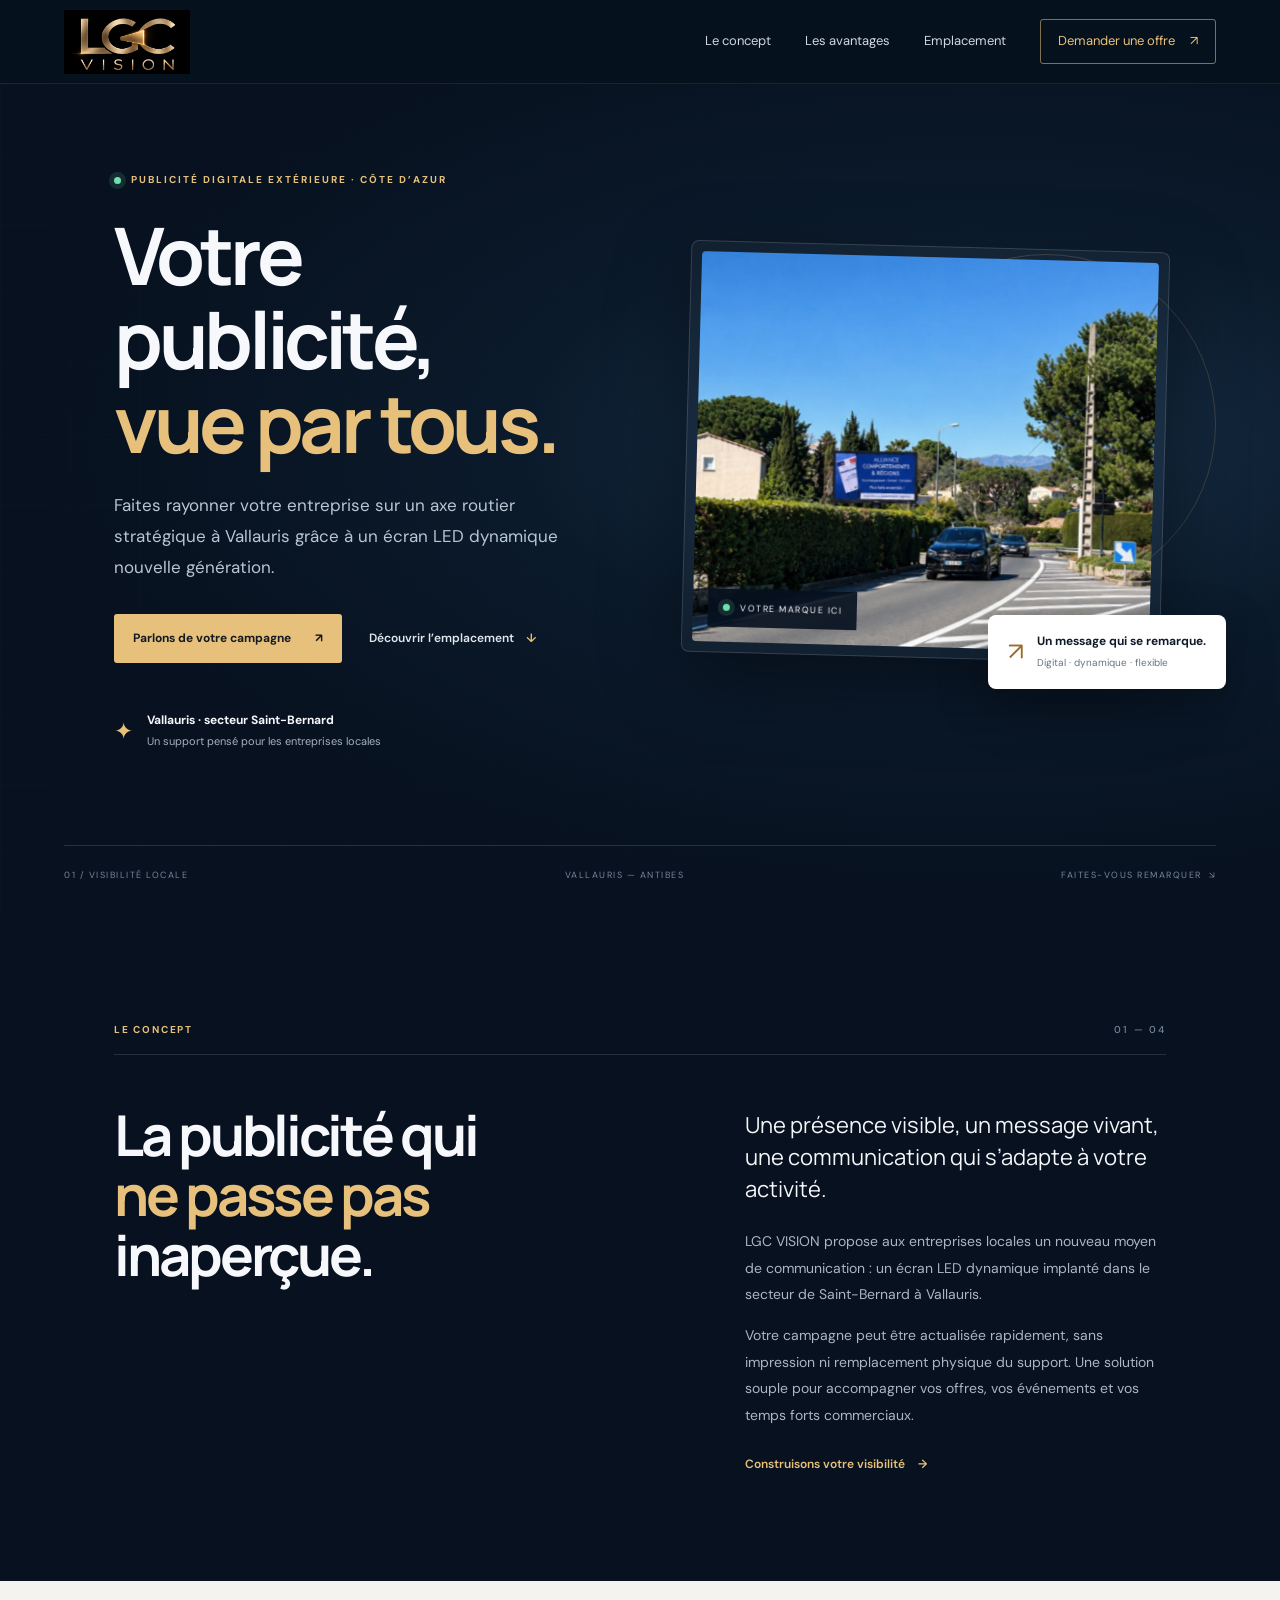
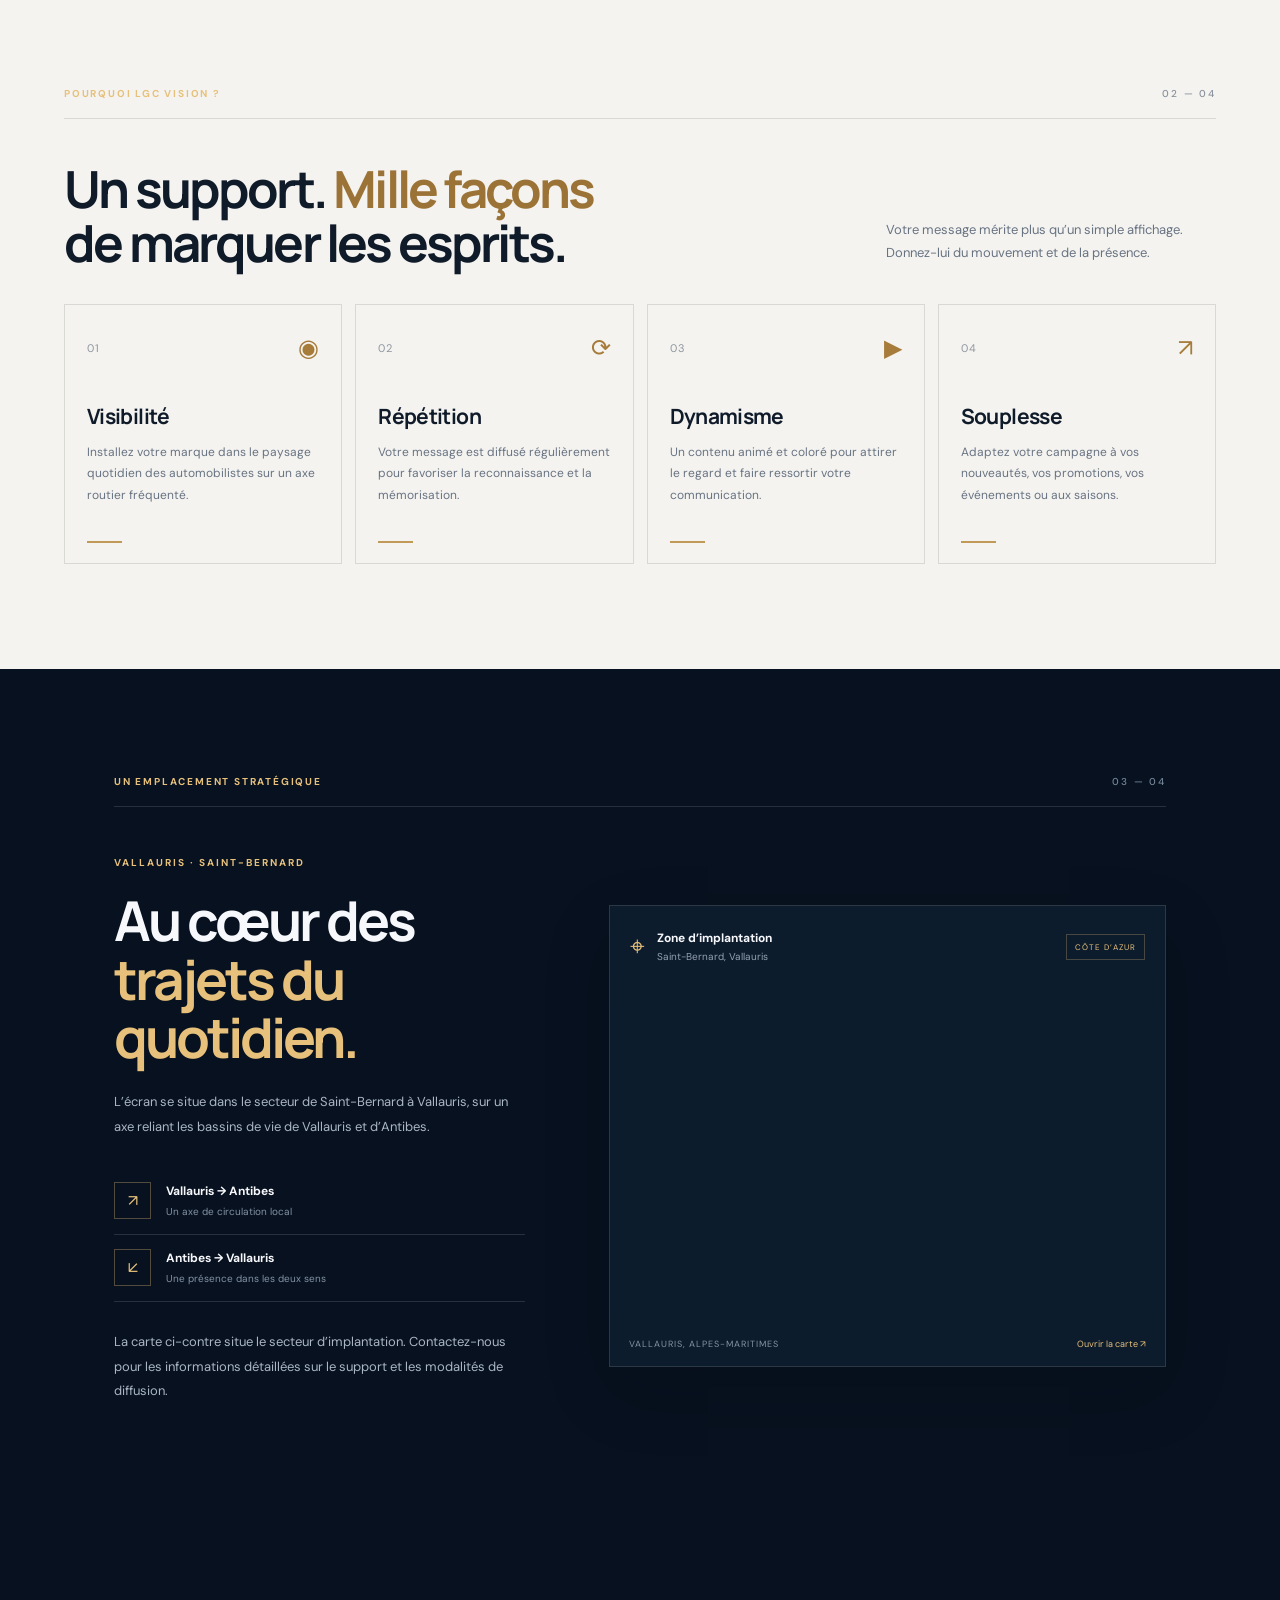
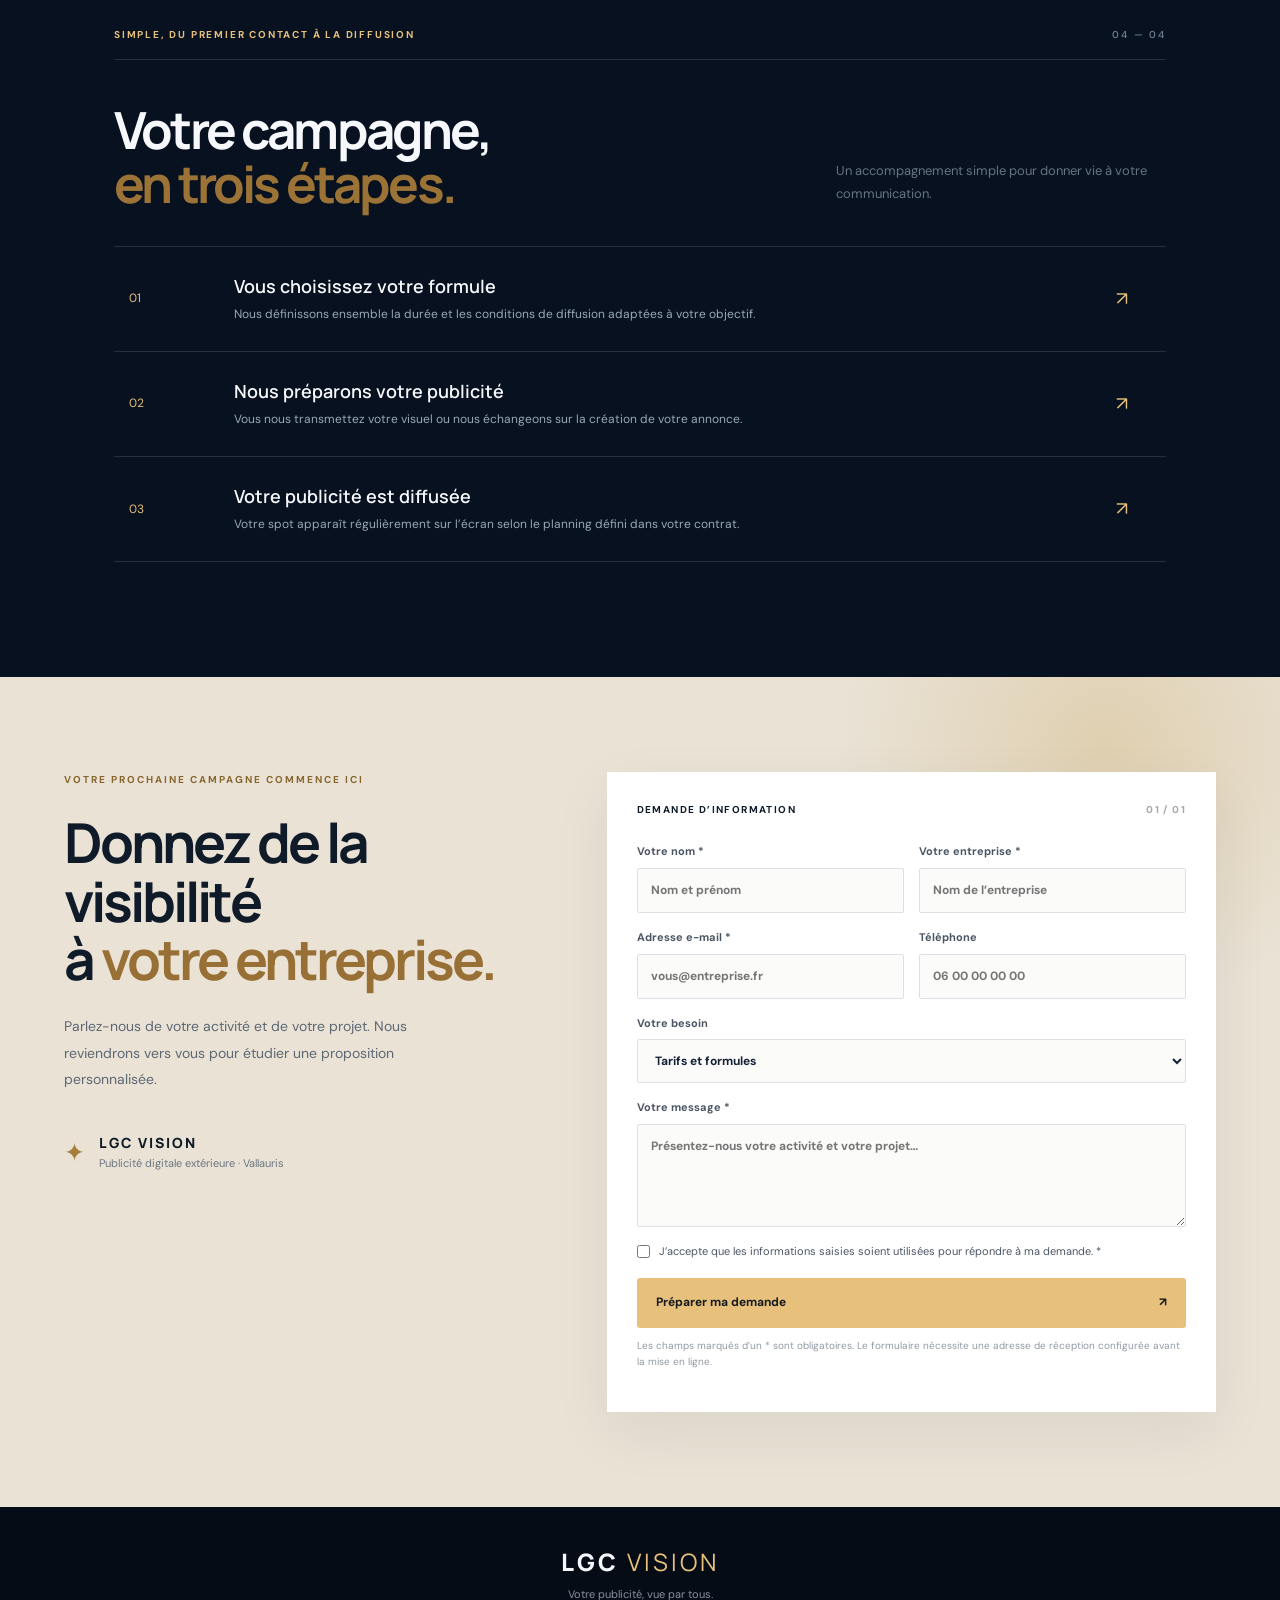
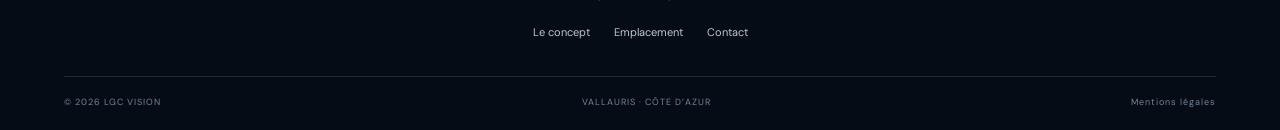
==== index.html @ 5174bd7b "Mise en ligne du site LGC VISION" ====
<!doctype html>
<html lang="fr">
<head>
  <meta charset="utf-8">
  <meta name="viewport" content="width=device-width, initial-scale=1">
  <meta name="theme-color" content="#07111f">
  <meta name="description" content="LGC VISION propose des espaces publicitaires sur écran LED à Vallauris, secteur Saint-Bernard, pour les entreprises de Vallauris et Antibes.">
  <meta name="robots" content="index, follow">
  <meta name="googlebot" content="index, follow, max-image-preview:large">
  <meta name="author" content="LGC VISION">
  <title>Écran publicitaire LED à Vallauris et Antibes | LGC VISION</title>
  <link rel="canonical" href="https://lgc-vision.fr/">
  <meta property="og:type" content="website">
  <meta property="og:locale" content="fr_FR">
  <meta property="og:site_name" content="LGC VISION">
  <meta property="og:title" content="Écran publicitaire LED à Vallauris et Antibes | LGC VISION">
  <meta property="og:description" content="Gagnez en visibilité sur un écran LED publicitaire à Vallauris, secteur Saint-Bernard, près d’Antibes.">
  <meta property="og:url" content="https://lgc-vision.fr/">
  <meta property="og:image" content="https://lgc-vision.fr/assets/ecran-vallauris.jpg">
  <meta property="og:image:alt" content="Écran publicitaire et axe routier dans le secteur Saint-Bernard à Vallauris">
  <meta name="twitter:card" content="summary_large_image">
  <meta name="twitter:title" content="Écran publicitaire LED à Vallauris et Antibes | LGC VISION">
  <meta name="twitter:description" content="Des espaces publicitaires sur écran LED à Vallauris pour les entreprises locales et du bassin antibois.">
  <meta name="twitter:image" content="https://lgc-vision.fr/assets/ecran-vallauris.jpg">
  <script type="application/ld+json">
  {
    "@context": "https://schema.org",
    "@graph": [
      {
        "@type": "Organization",
        "@id": "https://lgc-vision.fr/#organization",
        "name": "LGC VISION",
        "url": "https://lgc-vision.fr/",
        "logo": "https://lgc-vision.fr/assets/logo-lgc-vision.jpg",
        "description": "Vente d’espaces publicitaires sur écran LED dynamique à Vallauris, secteur Saint-Bernard.",
        "areaServed": [
          { "@type": "City", "name": "Vallauris" },
          { "@type": "City", "name": "Antibes" }
        ]
      },
      {
        "@type": "Service",
        "@id": "https://lgc-vision.fr/#service",
        "name": "Diffusion publicitaire sur écran LED",
        "serviceType": "Affichage publicitaire numérique extérieur",
        "provider": { "@id": "https://lgc-vision.fr/#organization" },
        "areaServed": [
          { "@type": "City", "name": "Vallauris" },
          { "@type": "City", "name": "Antibes" }
        ]
      }
    ]
  }
  </script>
  <link rel="preconnect" href="https://fonts.googleapis.com">
  <link rel="preconnect" href="https://fonts.gstatic.com" crossorigin>
  <link href="https://fonts.googleapis.com/css2?family=DM+Sans:wght@400;500;600;700&family=Manrope:wght@400;500;600;700;800&display=swap" rel="stylesheet">
  <link rel="stylesheet" href="styles.css">
</head>
<body>
  <header class="site-header">
    <a class="brand" href="#accueil" aria-label="LGC VISION, accueil">
      <img src="assets/logo-lgc-vision.jpg" alt="LGC VISION" class="brand-logo">
    </a>
    <button class="menu-toggle" aria-label="Ouvrir le menu" aria-expanded="false">☰</button>
    <nav class="nav" aria-label="Navigation principale">
      <a href="#concept">Le concept</a><a href="#atouts">Les avantages</a><a href="#emplacement">Emplacement</a><a href="#contact" class="nav-cta">Demander une offre <span>↗</span></a>
    </nav>
  </header>

  <main>
    <section class="hero" id="accueil">
      <div class="hero-grid"></div>
      <div class="hero-content">
        <p class="eyebrow"><span class="pulse"></span> PUBLICITÉ DIGITALE EXTÉRIEURE · CÔTE D’AZUR</p>
        <h1>Votre publicité,<br><span>vue par tous.</span></h1>
        <p class="hero-lead">Faites rayonner votre entreprise sur un axe routier stratégique à Vallauris grâce à un écran LED dynamique nouvelle génération.</p>
        <div class="hero-actions">
          <a class="button button-gold" href="#contact">Parlons de votre campagne <span>↗</span></a>
          <a class="text-link" href="#emplacement">Découvrir l’emplacement <span>↓</span></a>
        </div>
        <div class="hero-proof"><span class="proof-icon">✦</span><span><strong>Vallauris · secteur Saint-Bernard</strong><small>Un support pensé pour les entreprises locales</small></span></div>
      </div>
      <div class="hero-visual">
        <div class="photo-frame"><div class="photo-window"><img src="assets/ecran-vallauris.jpg" alt="Vue de l’axe routier et de l’environnement de l’écran publicitaire à Vallauris"><img src="assets/ecran-vallauris2.png" alt="" aria-hidden="true" style="opacity:0"></div><div class="photo-label"><span class="live-dot"></span> VOTRE MARQUE ICI</div></div>
        <div class="floating-card"><span class="floating-icon">↗</span><span><strong>Un message qui se remarque.</strong><small>Digital · dynamique · flexible</small></span></div>
        <div class="hero-orbit"></div>
      </div>
      <div class="hero-bottom"><span>01 / VISIBILITÉ LOCALE</span><span>VALLAURIS — ANTIBES</span><span>FAITES-VOUS REMARQUER&nbsp; ↘</span></div>
    </section>

    <section class="intro section" id="concept">
      <div class="section-kicker">LE CONCEPT <span>01 — 04</span></div>
      <div class="intro-layout">
        <h2>La publicité qui<br><span>ne passe pas</span><br>inaperçue.</h2>
        <div class="intro-copy"><p class="large-copy">Une présence visible, un message vivant, une communication qui s’adapte à votre activité.</p><p>LGC VISION propose aux entreprises locales un nouveau moyen de communication : un écran LED dynamique implanté dans le secteur de Saint-Bernard à Vallauris.</p><p>Votre campagne peut être actualisée rapidement, sans impression ni remplacement physique du support. Une solution souple pour accompagner vos offres, vos événements et vos temps forts commerciaux.</p><a class="inline-link" href="#contact">Construisons votre visibilité <span>→</span></a></div>
      </div>
    </section>

    <section class="benefits section" id="atouts">
      <div class="section-kicker">POURQUOI LGC VISION ? <span>02 — 04</span></div>
      <div class="section-heading"><h2>Un support. <span>Mille façons</span><br>de marquer les esprits.</h2><p>Votre message mérite plus qu’un simple affichage. Donnez-lui du mouvement et de la présence.</p></div>
      <div class="benefit-grid">
        <article class="benefit-card"><div class="benefit-top"><span class="number">01</span><span class="benefit-icon">◉</span></div><h3>Visibilité</h3><p>Installez votre marque dans le paysage quotidien des automobilistes sur un axe routier fréquenté.</p><span class="card-line"></span></article>
        <article class="benefit-card"><div class="benefit-top"><span class="number">02</span><span class="benefit-icon">⟳</span></div><h3>Répétition</h3><p>Votre message est diffusé régulièrement pour favoriser la reconnaissance et la mémorisation.</p><span class="card-line"></span></article>
        <article class="benefit-card"><div class="benefit-top"><span class="number">03</span><span class="benefit-icon">▶</span></div><h3>Dynamisme</h3><p>Un contenu animé et coloré pour attirer le regard et faire ressortir votre communication.</p><span class="card-line"></span></article>
        <article class="benefit-card"><div class="benefit-top"><span class="number">04</span><span class="benefit-icon">↗</span></div><h3>Souplesse</h3><p>Adaptez votre campagne à vos nouveautés, vos promotions, vos événements ou aux saisons.</p><span class="card-line"></span></article>
      </div>
    </section>

    <section class="location section" id="emplacement">
      <div class="section-kicker">UN EMPLACEMENT STRATÉGIQUE <span>03 — 04</span></div>
      <div class="location-layout">
        <div class="location-copy"><p class="eyebrow">VALLAURIS · SAINT-BERNARD</p><h2>Au cœur des<br><span>trajets du quotidien.</span></h2><p>L’écran se situe dans le secteur de Saint-Bernard à Vallauris, sur un axe reliant les bassins de vie de Vallauris et d’Antibes.</p><div class="direction-list"><div><span class="direction-arrow">↗</span><span><strong>Vallauris → Antibes</strong><small>Un axe de circulation local</small></span></div><div><span class="direction-arrow">↙</span><span><strong>Antibes → Vallauris</strong><small>Une présence dans les deux sens</small></span></div></div><p class="map-note">La carte ci-contre situe le secteur d’implantation. Contactez-nous pour les informations détaillées sur le support et les modalités de diffusion.</p></div>
        <div class="map-wrap"><div class="map-top"><span class="map-pin">⌖</span><div><strong>Zone d’implantation</strong><small>Saint-Bernard, Vallauris</small></div><span class="map-tag">CÔTE D’AZUR</span></div><iframe title="Carte du secteur Saint-Bernard à Vallauris" src="https://www.openstreetmap.org/export/embed.html?bbox=7.035%2C43.575%2C7.075%2C43.605&layer=mapnik&marker=43.590%2C7.055" loading="lazy" referrerpolicy="no-referrer-when-downgrade"></iframe><div class="map-bottom"><span>VALLAURIS, ALPES-MARITIMES</span><a href="https://www.openstreetmap.org/?mlat=43.590&mlon=7.055#map=15/43.590/7.055" target="_blank" rel="noopener">Ouvrir la carte ↗</a></div></div>
      </div>
    </section>

    <section class="process section">
      <div class="section-kicker">SIMPLE, DU PREMIER CONTACT À LA DIFFUSION <span>04 — 04</span></div>
      <div class="section-heading"><h2>Votre campagne,<br><span>en trois étapes.</span></h2><p>Un accompagnement simple pour donner vie à votre communication.</p></div>
      <div class="steps">
        <article class="step"><span class="step-number">01</span><div><h3>Vous choisissez votre formule</h3><p>Nous définissons ensemble la durée et les conditions de diffusion adaptées à votre objectif.</p></div><span class="step-arrow">↗</span></article>
        <article class="step"><span class="step-number">02</span><div><h3>Nous préparons votre publicité</h3><p>Vous nous transmettez votre visuel ou nous échangeons sur la création de votre annonce.</p></div><span class="step-arrow">↗</span></article>
        <article class="step"><span class="step-number">03</span><div><h3>Votre publicité est diffusée</h3><p>Votre spot apparaît régulièrement sur l’écran selon le planning défini dans votre contrat.</p></div><span class="step-arrow">↗</span></article>
      </div>
    </section>

    <section class="contact-section" id="contact">
      <div class="contact-glow"></div><div class="contact-layout">
        <div class="contact-copy"><p class="eyebrow">VOTRE PROCHAINE CAMPAGNE COMMENCE ICI</p><h2>Donnez de la visibilité<br>à <span>votre entreprise.</span></h2><p>Parlez-nous de votre activité et de votre projet. Nous reviendrons vers vous pour étudier une proposition personnalisée.</p><div class="contact-mini"><span>✦</span><span><strong>LGC VISION</strong><small>Publicité digitale extérieure · Vallauris</small></span></div></div>
        <form class="contact-form" id="contactForm">
          <div class="form-heading"><span>DEMANDE D’INFORMATION</span><span class="form-step">01 / 01</span></div>
          <div class="form-row"><label>Votre nom *<input name="name" autocomplete="name" required placeholder="Nom et prénom"></label><label>Votre entreprise *<input name="company" autocomplete="organization" required placeholder="Nom de l’entreprise"></label></div>
          <div class="form-row"><label>Adresse e-mail *<input type="email" name="email" autocomplete="email" required placeholder="vous@entreprise.fr"></label><label>Téléphone<input type="tel" name="phone" autocomplete="tel" placeholder="06 00 00 00 00"></label></div>
          <label>Votre besoin<select name="need"><option value="Tarifs et formules">Tarifs et formules</option><option value="Créer une campagne">Créer une campagne</option><option value="Informations sur l’écran">Informations sur l’écran</option><option value="Autre demande">Autre demande</option></select></label>
          <label>Votre message *<textarea name="message" rows="4" required placeholder="Présentez-nous votre activité et votre projet…"></textarea></label>
          <label class="consent"><input type="checkbox" name="consent" required><span>J’accepte que les informations saisies soient utilisées pour répondre à ma demande. *</span></label>
          <button class="button button-gold submit-button" type="submit">Préparer ma demande <span>↗</span></button>
          <p class="form-hint">Les champs marqués d’un * sont obligatoires. Le formulaire nécessite une adresse de réception configurée avant la mise en ligne.</p>
          <div class="form-feedback" id="formFeedback" role="status" aria-live="polite"></div>
        </form>
      </div>
    </section>
  </main>

  <footer class="footer"><a href="#accueil" class="footer-brand">LGC <span>VISION</span></a><p>Votre publicité, vue par tous.</p><div class="footer-links"><a href="#concept">Le concept</a><a href="#emplacement">Emplacement</a><a href="#contact">Contact</a></div><div class="footer-bottom"><span>© <span id="year"></span> LGC VISION</span><span>VALLAURIS · CÔTE D’AZUR</span><a href="mentions-legales.html">Mentions légales</a></div></footer>
  <script src="script.js"></script>
</body>
</html>
---- styles.css ----
:root{--navy:#07111f;--navy2:#0b1a2b;--panel:#102238;--gold:#e7c17b;--gold-light:#f4ddb0;--white:#f7f8fb;--muted:#a5b1c0;--ink:#101b2a;--line:rgba(255,255,255,.13);--max:1180px}
*{box-sizing:border-box}html{scroll-behavior:smooth;scroll-padding-top:90px}body{margin:0;background:var(--navy);color:var(--white);font-family:"DM Sans",sans-serif;line-height:1.6}a{color:inherit;text-decoration:none}button,input,textarea,select{font:inherit}.site-header{height:84px;padding:0 max(5vw,24px);display:flex;align-items:center;justify-content:space-between;border-bottom:1px solid rgba(255,255,255,.08);background:rgba(7,17,31,.94);position:sticky;top:0;z-index:20;backdrop-filter:blur(18px)}.brand{display:flex;align-items:center}.brand-logo{width:126px;height:64px;object-fit:cover;object-position:center}.nav{display:flex;align-items:center;gap:34px;font-size:13px;color:#d0d7e0}.nav a:hover,.footer-links a:hover{color:var(--gold)}.nav-cta{border:1px solid rgba(231,193,123,.55);padding:11px 17px;color:var(--gold);border-radius:3px}.nav-cta span{margin-left:12px}.menu-toggle{display:none;background:none;color:white;border:0;font-size:26px}
.hero{min-height:690px;padding:88px max(5vw,24px) 35px;position:relative;overflow:hidden;display:grid;grid-template-columns:1fr .95fr;gap:5vw;align-items:center;max-width:none;background:radial-gradient(ellipse at 76% 43%,#19324a 0%,#0b1a2b 33%,#07111f 68%)}.hero-grid{position:absolute;inset:0;opacity:.18;background-image:linear-gradient(rgba(255,255,255,.05) 1px,transparent 1px),linear-gradient(90deg,rgba(255,255,255,.05) 1px,transparent 1px);background-size:70px 70px;mask-image:linear-gradient(90deg,black,transparent)}.hero-content,.hero-visual{position:relative;z-index:1}.hero-content{max-width:620px;margin-left:max(0px,calc((100vw - var(--max))/2))}.eyebrow{font-size:10px;font-weight:700;letter-spacing:2px;color:var(--gold);display:flex;align-items:center;gap:10px}.pulse,.live-dot{width:7px;height:7px;background:#6fe0ad;border-radius:50%;display:inline-block;box-shadow:0 0 0 5px #6fe0ad22}h1,h2,h3,p{margin-top:0}h1,h2{font-family:Manrope,sans-serif;letter-spacing:-.055em;line-height:1.06}h1{font-size:clamp(48px,6.2vw,83px);font-weight:700;margin:25px 0}h1 span,h2 span{color:var(--gold)}.hero-lead{font-size:17px;color:#bac5d1;max-width:480px;line-height:1.8}.hero-actions{display:flex;align-items:center;gap:27px;flex-wrap:wrap;margin:32px 0 48px}.button{display:inline-flex;align-items:center;justify-content:space-between;gap:24px;padding:15px 19px;border:0;border-radius:3px;font-size:12px;font-weight:700;cursor:pointer;transition:transform .2s,background .2s}.button:hover{transform:translateY(-2px)}.button-gold{background:var(--gold);color:#141a20}.button-gold:hover{background:var(--gold-light)}.text-link,.inline-link{font-size:12px;font-weight:600;color:#e3e8ef}.text-link span{color:var(--gold);margin-left:9px}.hero-proof,.contact-mini{display:flex;align-items:center;gap:14px}.proof-icon{font-size:23px;color:var(--gold)}.hero-proof strong,.hero-proof small,.contact-mini strong,.contact-mini small{display:block}.hero-proof strong{font-size:12px}.hero-proof small,.contact-mini small{font-size:11px;color:var(--muted);margin-top:3px}.hero-visual{padding:15px 4vw 35px 0;max-width:610px}.photo-frame{position:relative;padding:10px;border:1px solid #ffffff25;background:#ffffff08;box-shadow:0 25px 80px #0006;transform:rotate(1.5deg)}.photo-frame img{width:100%;height:390px;display:block;object-fit:cover;object-position:center 52%;filter:saturate(.88)}.photo-label{position:absolute;left:25px;bottom:25px;background:#07111fe8;padding:12px 15px;font-size:9px;letter-spacing:1.5px;display:flex;align-items:center;gap:10px}.floating-card{position:absolute;right:-10px;bottom:4px;background:#fff;color:var(--ink);padding:17px 20px;display:flex;gap:13px;align-items:center;box-shadow:0 18px 50px #0004}.floating-icon{font-size:25px;color:#9a6d29}.floating-card strong,.floating-card small{display:block}.floating-card strong{font-size:12px}.floating-card small{font-size:10px;color:#677486;margin-top:3px}.hero-orbit{position:absolute;z-index:-1;width:340px;height:340px;border:1px solid #e7c17b30;border-radius:50%;top:5%;right:0}.hero-bottom{grid-column:1/-1;display:flex;justify-content:space-between;border-top:1px solid var(--line);padding-top:22px;margin-top:30px;color:#77879a;font-size:9px;letter-spacing:1.5px}
.section{padding:105px max(5vw,24px);max-width:var(--max);margin:auto}.section-kicker{font-size:10px;letter-spacing:1.8px;color:var(--gold);font-weight:700;display:flex;justify-content:space-between;border-bottom:1px solid var(--line);padding-bottom:16px}.section-kicker span{color:#75869a;font-weight:500}.intro-layout{display:grid;grid-template-columns:1fr .8fr;gap:10%;padding-top:50px}.intro h2,.section-heading h2,.location h2,.contact-copy h2{font-size:clamp(38px,4.4vw,58px);margin-bottom:0}.intro-copy{padding-top:5px}.large-copy{font-family:Manrope,sans-serif;font-size:22px;line-height:1.45;color:#f4f6f9}.intro-copy p:not(.large-copy){font-size:14px;color:#aab6c4;line-height:1.9}.inline-link{display:inline-block;color:var(--gold);margin-top:13px}.inline-link span{margin-left:10px}.benefits{max-width:none;background:#f4f3f0;color:var(--ink);padding-left:max(5vw,calc((100vw - var(--max))/2));padding-right:max(5vw,calc((100vw - var(--max))/2))}.benefits .section-kicker{border-color:#d9d9d4}.benefits .section-kicker span{color:#87909a}.section-heading{display:flex;justify-content:space-between;align-items:end;gap:35px;padding:42px 0 35px}.section-heading h2{font-size:clamp(36px,4vw,52px)}.section-heading h2 span{color:#9c7336}.section-heading>p{max-width:330px;color:#687382;font-size:13px;margin:0 0 5px;line-height:1.8}.benefit-grid{display:grid;grid-template-columns:repeat(4,1fr);gap:13px}.benefit-card{min-height:260px;border:1px solid #d9d9d4;padding:24px 22px 20px;display:flex;flex-direction:column;position:relative;transition:background .2s,transform .2s}.benefit-card:hover{background:white;transform:translateY(-4px)}.benefit-top{display:flex;align-items:center;justify-content:space-between}.number{font-size:11px;color:#8e969e;letter-spacing:1px}.benefit-icon{font-size:24px;color:#a77b3a}.benefit-card h3{font:700 21px Manrope,sans-serif;margin:34px 0 12px;letter-spacing:-.03em}.benefit-card p{font-size:12px;color:#687382;line-height:1.8;margin:0 0 24px}.card-line{width:35px;height:2px;background:#c29a58;margin-top:auto}
.location-layout{display:grid;grid-template-columns:.85fr 1.15fr;gap:8%;padding-top:48px;align-items:center}.location-copy .eyebrow{margin-bottom:20px}.location h2{font-size:clamp(38px,4.3vw,55px);margin-bottom:24px}.location-copy>p:not(.eyebrow){font-size:13px;color:#aab6c4;line-height:1.9}.direction-list{margin:28px 0}.direction-list>div{display:flex;gap:15px;align-items:center;padding:14px 0;border-bottom:1px solid var(--line)}.direction-arrow{width:37px;height:37px;border:1px solid #e7c17b55;color:var(--gold);display:grid;place-items:center}.direction-list strong,.direction-list small{display:block}.direction-list strong{font-size:12px}.direction-list small{font-size:10px;color:#8493a5;margin-top:3px}.location-copy .map-note{font-size:11px;color:#8190a1}.map-wrap{background:#0d1c2d;border:1px solid #ffffff20;padding:15px;box-shadow:0 25px 65px #0002}.map-top{display:flex;align-items:center;gap:12px;padding:5px 5px 15px}.map-pin{font-size:26px;color:var(--gold)}.map-top strong,.map-top small{display:block}.map-top strong{font-size:12px}.map-top small{font-size:10px;color:#94a2b1}.map-tag{margin-left:auto;font-size:8px;letter-spacing:1px;color:var(--gold);border:1px solid #e7c17b45;padding:6px 8px}.map-wrap iframe{width:100%;height:340px;border:0;display:block;filter:saturate(.7)}.map-bottom{display:flex;justify-content:space-between;gap:10px;padding:14px 4px 0;font-size:9px;letter-spacing:1px;color:#8493a5}.map-bottom a{color:var(--gold);letter-spacing:0}
.process{padding-bottom:115px}.steps{border-top:1px solid var(--line)}.step{display:grid;grid-template-columns:90px 1fr 35px;gap:15px;align-items:center;padding:27px 15px;border-bottom:1px solid var(--line);transition:background .2s}.step:hover{background:#ffffff06}.step-number{font-size:12px;color:var(--gold)}.step h3{font:600 18px Manrope,sans-serif;margin:0 0 7px}.step p{font-size:12px;color:#9aa8b8;margin:0;max-width:650px}.step-arrow{font-size:19px;color:var(--gold)}
.contact-section{position:relative;overflow:hidden;background:#e9e2d5;color:var(--ink);padding:95px max(5vw,24px)}.contact-glow{position:absolute;width:550px;height:550px;border-radius:50%;right:-100px;top:-200px;background:radial-gradient(circle,#d6bd8c 0%,transparent 68%);opacity:.5}.contact-layout{position:relative;max-width:var(--max);margin:auto;display:grid;grid-template-columns:.85fr 1.15fr;gap:8%;align-items:start}.contact-copy .eyebrow{color:#87652e}.contact-copy h2{font-size:clamp(38px,4.3vw,57px);margin:25px 0}.contact-copy h2 span{color:#987036}.contact-copy>p:not(.eyebrow){font-size:14px;line-height:1.9;color:#5e6875;max-width:390px}.contact-mini{margin-top:40px}.contact-mini>span:first-child{font-size:25px;color:#a67d3b}.contact-mini strong{font:800 14px Manrope,sans-serif;letter-spacing:2px}.contact-mini small{color:#6c7681}.contact-form{background:#fff;padding:30px;box-shadow:0 20px 55px #23304412}.form-heading{display:flex;justify-content:space-between;font-size:10px;letter-spacing:1.4px;font-weight:700;margin-bottom:25px}.form-step{color:#a1a7ad}.form-row{display:grid;grid-template-columns:1fr 1fr;gap:15px}.contact-form label{display:block;font-size:11px;font-weight:700;color:#4b5664;margin-bottom:16px}.contact-form input:not([type=checkbox]),.contact-form textarea,.contact-form select{width:100%;display:block;margin-top:7px;padding:12px 13px;border:1px solid #dce0e5;border-radius:2px;background:#fbfbfa;color:#152236;font-size:12px;outline:none}.contact-form input:focus,.contact-form textarea:focus,.contact-form select:focus{border-color:#b68a46;box-shadow:0 0 0 2px #b68a461c}.contact-form textarea{resize:vertical}.consent{display:flex!important;gap:9px;align-items:flex-start;font-weight:400!important;line-height:1.6}.consent input{margin:2px 0 0;accent-color:#a77b3a}.submit-button{width:100%;margin:2px 0 10px}.form-hint{font-size:10px;color:#929aa4;line-height:1.6;margin:0}.form-feedback{font-size:12px;line-height:1.6;margin-top:12px;color:#775523}.footer{padding:38px max(5vw,24px) 20px;background:#050c15;text-align:center}.footer-brand{font:800 24px Manrope,sans-serif;letter-spacing:3px}.footer-brand span{font-weight:400;color:var(--gold)}.footer>p{font-size:11px;color:#8793a1;margin:8px 0 20px}.footer-links{display:flex;justify-content:center;gap:24px;font-size:11px;color:#c0c8d2}.footer-bottom{max-width:var(--max);margin:35px auto 0;padding-top:18px;border-top:1px solid var(--line);display:flex;justify-content:space-between;gap:15px;font-size:9px;letter-spacing:1px;color:#778596}.footer-bottom a:hover{color:var(--gold)}
@media(max-width:900px){.hero{grid-template-columns:1fr 1fr;gap:25px;padding-top:60px}.hero-content{margin-left:0}.photo-frame img{height:330px}.nav{gap:17px}.nav a{font-size:11px}.intro-layout,.location-layout,.contact-layout{gap:5%}.benefit-card{padding:20px 16px}.benefit-card h3{font-size:18px}.section{padding-top:80px;padding-bottom:80px}}
@media(max-width:680px){.site-header{height:72px;padding:0 20px}.brand-logo{width:110px;height:58px}.menu-toggle{display:block}.nav{display:none;position:absolute;top:71px;left:0;right:0;padding:20px;background:#07111f;border-bottom:1px solid var(--line);flex-direction:column;align-items:stretch;gap:0}.nav.open{display:flex}.nav a{padding:13px 5px;font-size:13px}.nav .nav-cta{margin-top:8px;padding:12px}.hero{display:flex;flex-direction:column;align-items:stretch;padding:58px 22px 24px;gap:25px}.hero-content{max-width:none}.hero h1{font-size:54px;margin:22px 0}.hero-lead{font-size:15px}.hero-actions{align-items:flex-start;flex-direction:column;gap:18px;margin:25px 0 30px}.hero-visual{padding:0 8px 30px;margin:0 auto;width:100%}.photo-frame img{height:290px}.floating-card{right:-4px;bottom:0;padding:13px}.hero-bottom{font-size:8px;gap:10px;line-height:1.6;margin-top:5px}.hero-bottom span:last-child{display:none}.section{padding:70px 22px}.section-kicker{font-size:9px}.intro-layout,.location-layout,.contact-layout{grid-template-columns:1fr;gap:30px;padding-top:35px}.intro h2,.location h2{font-size:43px}.large-copy{font-size:19px}.benefits{padding-left:22px;padding-right:22px}.section-heading{display:block;padding:35px 0 25px}.section-heading h2{font-size:39px;margin-bottom:20px}.section-heading>p{font-size:12px}.benefit-grid{grid-template-columns:1fr 1fr;gap:9px}.benefit-card{min-height:245px;padding:17px 14px}.benefit-card h3{margin-top:28px;font-size:18px}.benefit-card p{font-size:11px}.map-wrap iframe{height:300px}.map-bottom{font-size:8px}.step{grid-template-columns:40px 1fr 20px;gap:10px;padding:22px 4px}.step h3{font-size:15px}.step p{font-size:11px;line-height:1.7}.contact-section{padding:70px 20px}.contact-copy h2{font-size:42px}.contact-form{padding:22px 17px}.form-row{grid-template-columns:1fr;gap:0}.footer-bottom{flex-wrap:wrap;justify-content:center}.footer-links{gap:18px}}
@media(prefers-reduced-motion:reduce){html{scroll-behavior:auto}*,*::before,*::after{transition:none!important}}
.photo-frame{border-radius:8px;overflow:hidden}.photo-frame img{border-radius:4px}.floating-card{border-radius:8px}
@keyframes location-image-zoom{from{transform:scale(1)}to{transform:scale(1.05)}}
.photo-frame img.is-active{animation:location-image-zoom 5s ease-out both}
@media(prefers-reduced-motion:reduce){.photo-frame img.is-active{animation:none!important}}
.photo-window{position:relative;width:100%;height:390px;overflow:hidden;border-radius:4px}
.photo-frame img{position:absolute;inset:0;width:100%;height:100%;display:block;object-fit:cover;object-position:center 52%;filter:saturate(.88)}
@media(max-width:900px){.photo-window{height:330px}}
@media(max-width:680px){.photo-window{height:290px}}
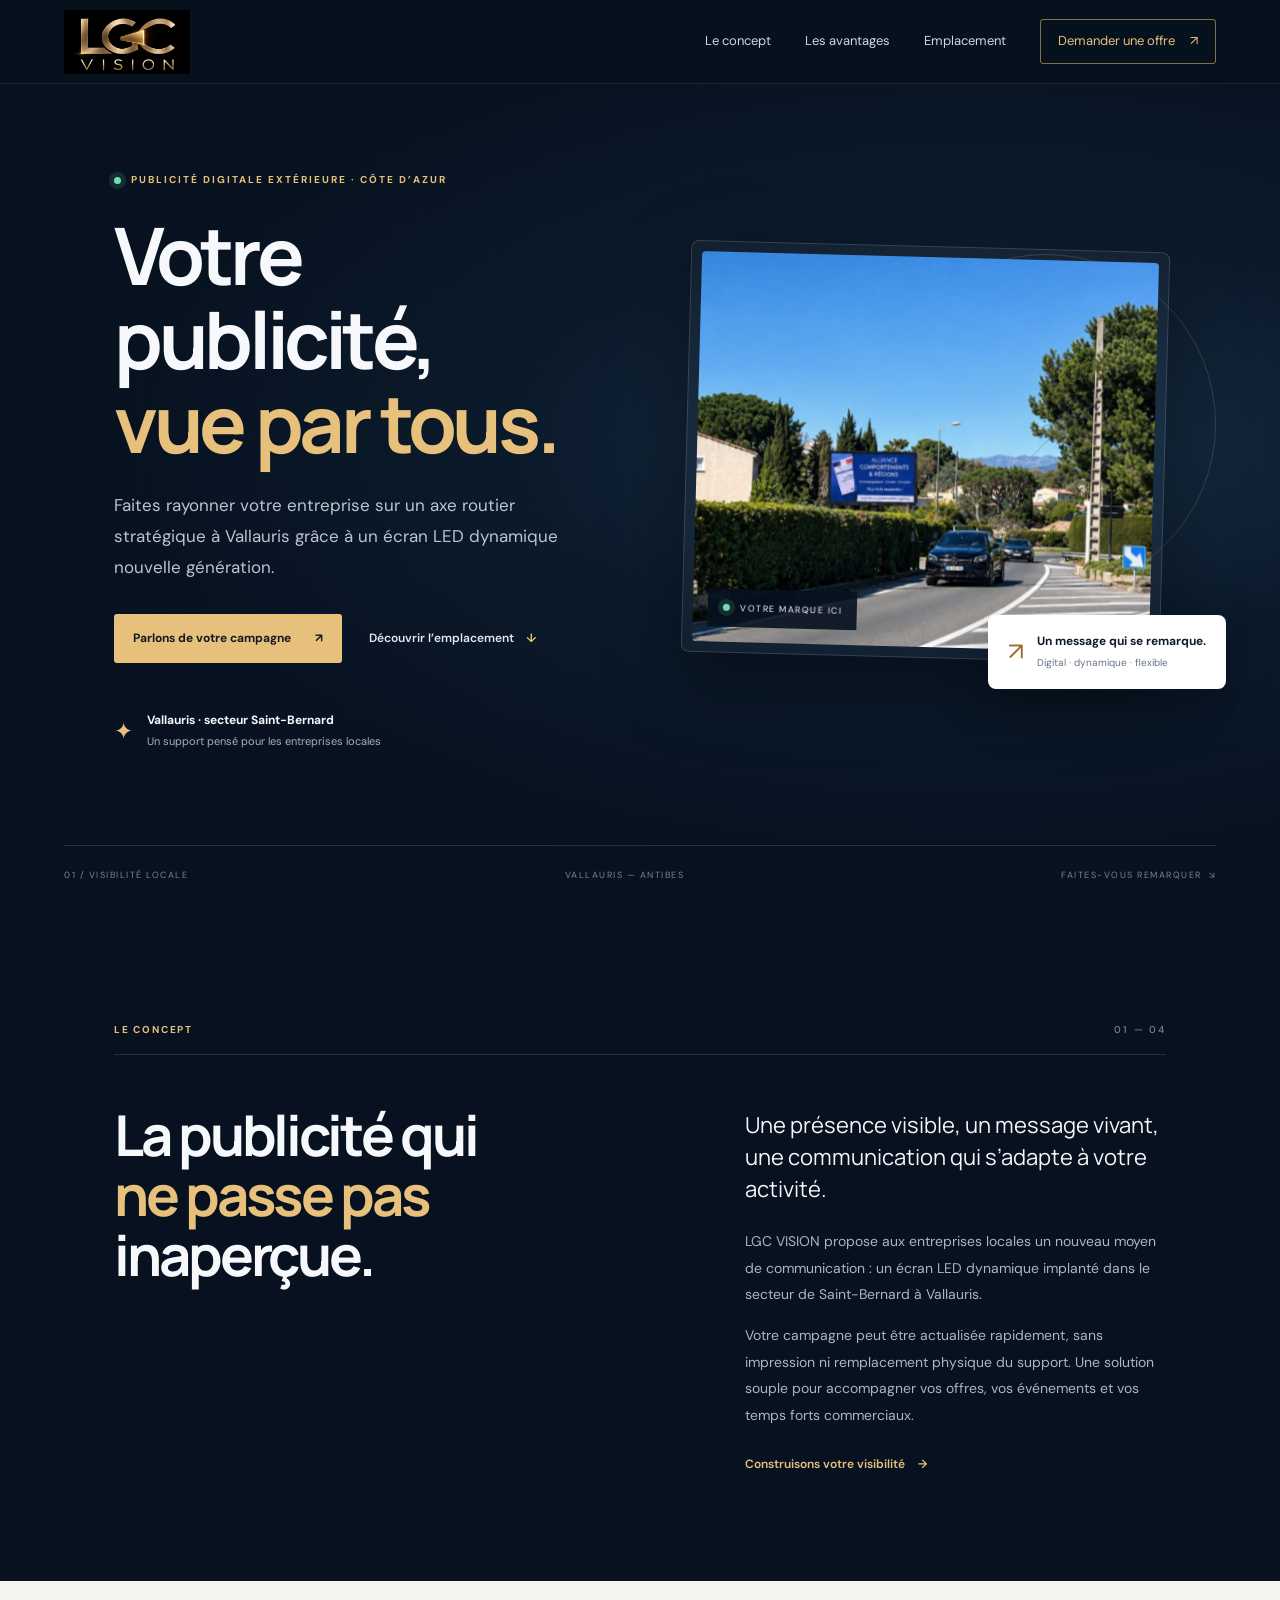
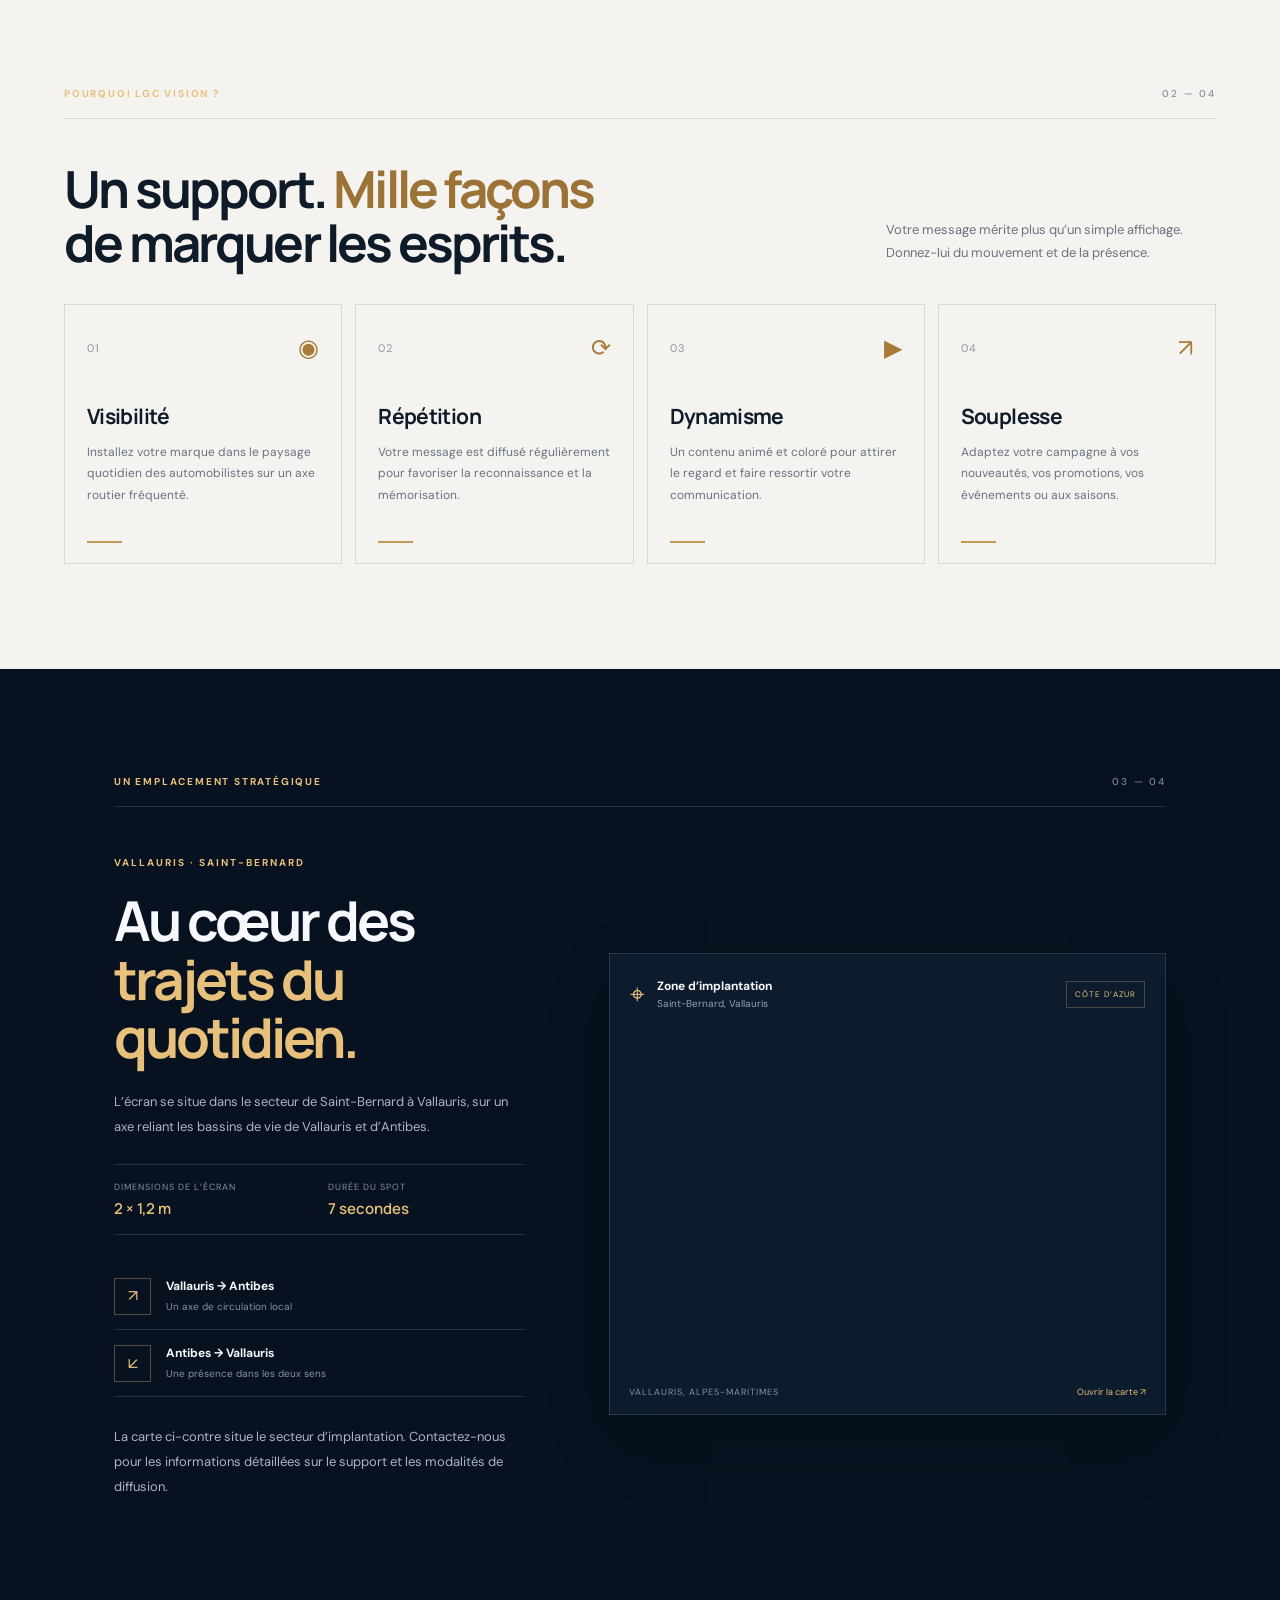
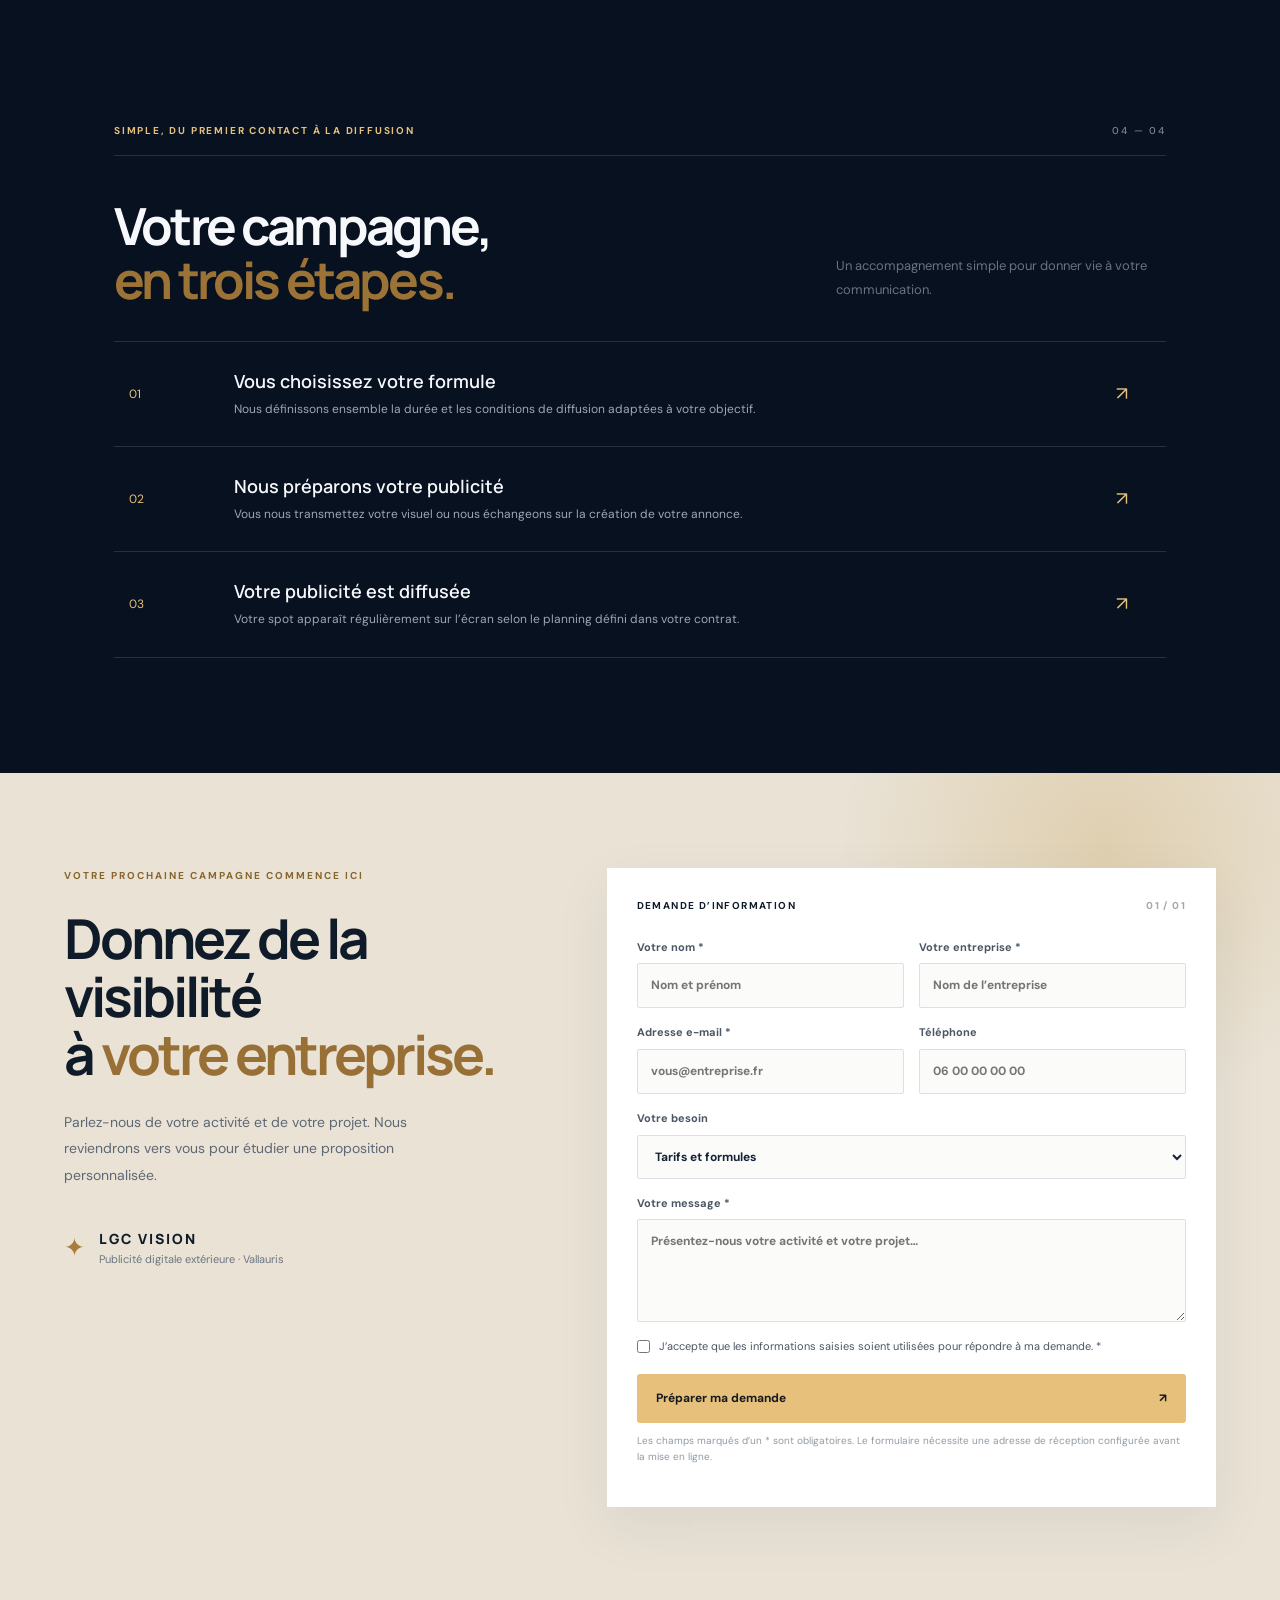
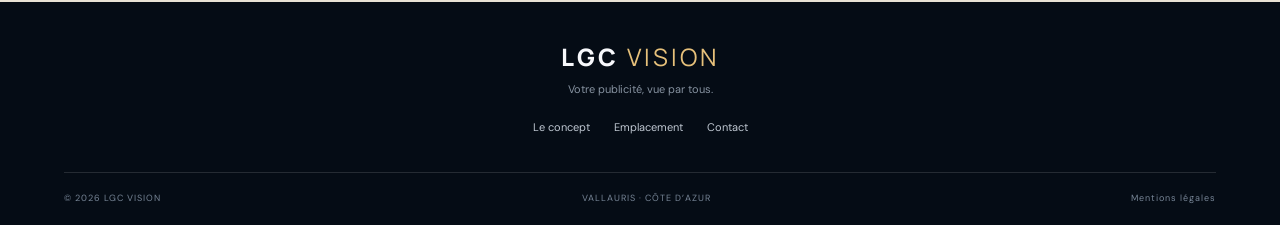
==== commit 4bfacbf4: "Ajoute la visionneuse plein écran" ====
--- a/index.html
+++ b/index.html
@@ -55,7 +55,7 @@
   <link rel="preconnect" href="https://fonts.googleapis.com">
   <link rel="preconnect" href="https://fonts.gstatic.com" crossorigin>
   <link href="https://fonts.googleapis.com/css2?family=DM+Sans:wght@400;500;600;700&family=Manrope:wght@400;500;600;700;800&display=swap" rel="stylesheet">
-  <link rel="stylesheet" href="styles.css">
+  <link rel="stylesheet" href="styles.css?v=4">
 </head>
 <body>
   <header class="site-header">
@@ -82,12 +82,18 @@
         <div class="hero-proof"><span class="proof-icon">✦</span><span><strong>Vallauris · secteur Saint-Bernard</strong><small>Un support pensé pour les entreprises locales</small></span></div>
       </div>
       <div class="hero-visual">
-        <div class="photo-frame"><div class="photo-window"><img src="assets/ecran-vallauris.jpg" alt="Vue de l’axe routier et de l’environnement de l’écran publicitaire à Vallauris"><img src="assets/ecran-vallauris2.png" alt="" aria-hidden="true" style="opacity:0"></div><div class="photo-label"><span class="live-dot"></span> VOTRE MARQUE ICI</div></div>
+        <div class="photo-frame"><div class="photo-window" role="button" tabindex="0" aria-haspopup="dialog" aria-controls="imageLightbox" aria-label="Agrandir la photo de l’écran à Vallauris"><img src="assets/ecran-vallauris.jpg" alt="Vue de l’axe routier et de l’environnement de l’écran publicitaire à Vallauris"><img src="assets/ecran-vallauris2.png" alt="" aria-hidden="true" style="opacity:0"></div><div class="photo-label"><span class="live-dot"></span> VOTRE MARQUE ICI</div></div>
         <div class="floating-card"><span class="floating-icon">↗</span><span><strong>Un message qui se remarque.</strong><small>Digital · dynamique · flexible</small></span></div>
         <div class="hero-orbit"></div>
       </div>
       <div class="hero-bottom"><span>01 / VISIBILITÉ LOCALE</span><span>VALLAURIS — ANTIBES</span><span>FAITES-VOUS REMARQUER&nbsp; ↘</span></div>
     </section>
+
+    <dialog class="image-lightbox" id="imageLightbox" aria-labelledby="lightboxCaption">
+      <button class="lightbox-close" type="button" aria-label="Fermer la photo"><span aria-hidden="true">×</span></button>
+      <img class="lightbox-image" alt="">
+      <p class="lightbox-caption" id="lightboxCaption"></p>
+    </dialog>
 
     <section class="intro section" id="concept">
       <div class="section-kicker">LE CONCEPT <span>01 — 04</span></div>
@@ -111,7 +117,7 @@
     <section class="location section" id="emplacement">
       <div class="section-kicker">UN EMPLACEMENT STRATÉGIQUE <span>03 — 04</span></div>
       <div class="location-layout">
-        <div class="location-copy"><p class="eyebrow">VALLAURIS · SAINT-BERNARD</p><h2>Au cœur des<br><span>trajets du quotidien.</span></h2><p>L’écran se situe dans le secteur de Saint-Bernard à Vallauris, sur un axe reliant les bassins de vie de Vallauris et d’Antibes.</p><div class="direction-list"><div><span class="direction-arrow">↗</span><span><strong>Vallauris → Antibes</strong><small>Un axe de circulation local</small></span></div><div><span class="direction-arrow">↙</span><span><strong>Antibes → Vallauris</strong><small>Une présence dans les deux sens</small></span></div></div><p class="map-note">La carte ci-contre situe le secteur d’implantation. Contactez-nous pour les informations détaillées sur le support et les modalités de diffusion.</p></div>
+        <div class="location-copy"><p class="eyebrow">VALLAURIS · SAINT-BERNARD</p><h2>Au cœur des<br><span>trajets du quotidien.</span></h2><p>L’écran se situe dans le secteur de Saint-Bernard à Vallauris, sur un axe reliant les bassins de vie de Vallauris et d’Antibes.</p><div class="screen-specs" aria-label="Caractéristiques de l’écran"><div><span>DIMENSIONS DE L’ÉCRAN</span><strong>2 × 1,2 m</strong></div><div><span>DURÉE DU SPOT</span><strong>7 secondes</strong></div></div><div class="direction-list"><div><span class="direction-arrow">↗</span><span><strong>Vallauris → Antibes</strong><small>Un axe de circulation local</small></span></div><div><span class="direction-arrow">↙</span><span><strong>Antibes → Vallauris</strong><small>Une présence dans les deux sens</small></span></div></div><p class="map-note">La carte ci-contre situe le secteur d’implantation. Contactez-nous pour les informations détaillées sur le support et les modalités de diffusion.</p></div>
         <div class="map-wrap"><div class="map-top"><span class="map-pin">⌖</span><div><strong>Zone d’implantation</strong><small>Saint-Bernard, Vallauris</small></div><span class="map-tag">CÔTE D’AZUR</span></div><iframe title="Carte du secteur Saint-Bernard à Vallauris" src="https://www.openstreetmap.org/export/embed.html?bbox=7.035%2C43.575%2C7.075%2C43.605&layer=mapnik&marker=43.590%2C7.055" loading="lazy" referrerpolicy="no-referrer-when-downgrade"></iframe><div class="map-bottom"><span>VALLAURIS, ALPES-MARITIMES</span><a href="https://www.openstreetmap.org/?mlat=43.590&mlon=7.055#map=15/43.590/7.055" target="_blank" rel="noopener">Ouvrir la carte ↗</a></div></div>
       </div>
     </section>
@@ -145,6 +151,6 @@
   </main>
 
   <footer class="footer"><a href="#accueil" class="footer-brand">LGC <span>VISION</span></a><p>Votre publicité, vue par tous.</p><div class="footer-links"><a href="#concept">Le concept</a><a href="#emplacement">Emplacement</a><a href="#contact">Contact</a></div><div class="footer-bottom"><span>© <span id="year"></span> LGC VISION</span><span>VALLAURIS · CÔTE D’AZUR</span><a href="mentions-legales.html">Mentions légales</a></div></footer>
-  <script src="script.js"></script>
+  <script src="script.js?v=4"></script>
 </body>
 </html>
--- a/styles.css
+++ b/styles.css
@@ -9,10 +9,28 @@
 @media(max-width:680px){.site-header{height:72px;padding:0 20px}.brand-logo{width:110px;height:58px}.menu-toggle{display:block}.nav{display:none;position:absolute;top:71px;left:0;right:0;padding:20px;background:#07111f;border-bottom:1px solid var(--line);flex-direction:column;align-items:stretch;gap:0}.nav.open{display:flex}.nav a{padding:13px 5px;font-size:13px}.nav .nav-cta{margin-top:8px;padding:12px}.hero{display:flex;flex-direction:column;align-items:stretch;padding:58px 22px 24px;gap:25px}.hero-content{max-width:none}.hero h1{font-size:54px;margin:22px 0}.hero-lead{font-size:15px}.hero-actions{align-items:flex-start;flex-direction:column;gap:18px;margin:25px 0 30px}.hero-visual{padding:0 8px 30px;margin:0 auto;width:100%}.photo-frame img{height:290px}.floating-card{right:-4px;bottom:0;padding:13px}.hero-bottom{font-size:8px;gap:10px;line-height:1.6;margin-top:5px}.hero-bottom span:last-child{display:none}.section{padding:70px 22px}.section-kicker{font-size:9px}.intro-layout,.location-layout,.contact-layout{grid-template-columns:1fr;gap:30px;padding-top:35px}.intro h2,.location h2{font-size:43px}.large-copy{font-size:19px}.benefits{padding-left:22px;padding-right:22px}.section-heading{display:block;padding:35px 0 25px}.section-heading h2{font-size:39px;margin-bottom:20px}.section-heading>p{font-size:12px}.benefit-grid{grid-template-columns:1fr 1fr;gap:9px}.benefit-card{min-height:245px;padding:17px 14px}.benefit-card h3{margin-top:28px;font-size:18px}.benefit-card p{font-size:11px}.map-wrap iframe{height:300px}.map-bottom{font-size:8px}.step{grid-template-columns:40px 1fr 20px;gap:10px;padding:22px 4px}.step h3{font-size:15px}.step p{font-size:11px;line-height:1.7}.contact-section{padding:70px 20px}.contact-copy h2{font-size:42px}.contact-form{padding:22px 17px}.form-row{grid-template-columns:1fr;gap:0}.footer-bottom{flex-wrap:wrap;justify-content:center}.footer-links{gap:18px}}
 @media(prefers-reduced-motion:reduce){html{scroll-behavior:auto}*,*::before,*::after{transition:none!important}}
 .photo-frame{border-radius:8px;overflow:hidden}.photo-frame img{border-radius:4px}.floating-card{border-radius:8px}
-@keyframes location-image-zoom{from{transform:scale(1)}to{transform:scale(1.05)}}
+@keyframes location-image-zoom{from{transform:scale(1)}to{transform:scale(1.1)}}
 .photo-frame img.is-active{animation:location-image-zoom 5s ease-out both}
 @media(prefers-reduced-motion:reduce){.photo-frame img.is-active{animation:none!important}}
 .photo-window{position:relative;width:100%;height:390px;overflow:hidden;border-radius:4px}
 .photo-frame img{position:absolute;inset:0;width:100%;height:100%;display:block;object-fit:cover;object-position:center 52%;filter:saturate(.88)}
+.photo-window img:first-child{transform-origin:center center}
+.photo-window img:nth-child(2){transform-origin:center top}
 @media(max-width:900px){.photo-window{height:330px}}
 @media(max-width:680px){.photo-window{height:290px}}
+.screen-specs{display:grid;grid-template-columns:1fr 1fr;gap:16px;margin:24px 0;padding:15px 0;border-top:1px solid var(--line);border-bottom:1px solid var(--line)}.screen-specs span,.screen-specs strong{display:block}.screen-specs span{font-size:9px;letter-spacing:1px;color:#8493a5}.screen-specs strong{margin-top:4px;font:600 15px Manrope,sans-serif;color:var(--gold)}
+.photo-window{cursor:zoom-in}.photo-window:focus-visible{outline:2px solid var(--gold);outline-offset:5px}
+.image-lightbox{position:fixed;inset:0;margin:auto;padding:52px 24px 22px;width:min(100vw,1280px);max-width:none;max-height:100dvh;overflow:visible;border:0;background:transparent;color:var(--white)}
+.image-lightbox::backdrop{background:rgba(3,8,14,.88);backdrop-filter:blur(8px)}
+.image-lightbox[open]{animation:lightbox-in .4s cubic-bezier(.2,.75,.25,1) both}
+.image-lightbox.is-closing{animation:lightbox-out .25s ease both}
+.image-lightbox.is-closing::backdrop{opacity:0;transition:opacity .25s ease}
+.lightbox-image{display:block;width:100%;max-height:calc(100dvh - 112px);object-fit:contain;border-radius:8px;box-shadow:0 28px 90px #0009}
+.lightbox-caption{margin:12px 0 0;text-align:center;font-size:12px;color:#c8d1dc}
+.lightbox-close{position:absolute;top:7px;right:16px;z-index:1;width:42px;height:42px;border:1px solid #ffffff55;border-radius:50%;background:#07111fcc;color:white;font-size:28px;line-height:1;cursor:pointer}
+.lightbox-close:hover{background:#203148}
+@keyframes lightbox-in{from{opacity:0;transform:scale(.94) translateY(12px)}to{opacity:1;transform:scale(1) translateY(0)}}
+@keyframes lightbox-out{to{opacity:0;transform:scale(.97) translateY(6px)}}
+@media(max-width:680px){.image-lightbox{padding:56px 14px 18px}.lightbox-image{max-height:calc(100dvh - 120px)}}
+@media(prefers-reduced-motion:reduce){.image-lightbox[open],.image-lightbox.is-closing{animation:none!important}.image-lightbox.is-closing::backdrop{transition:none}}
+.lightbox-open{overflow:hidden}
